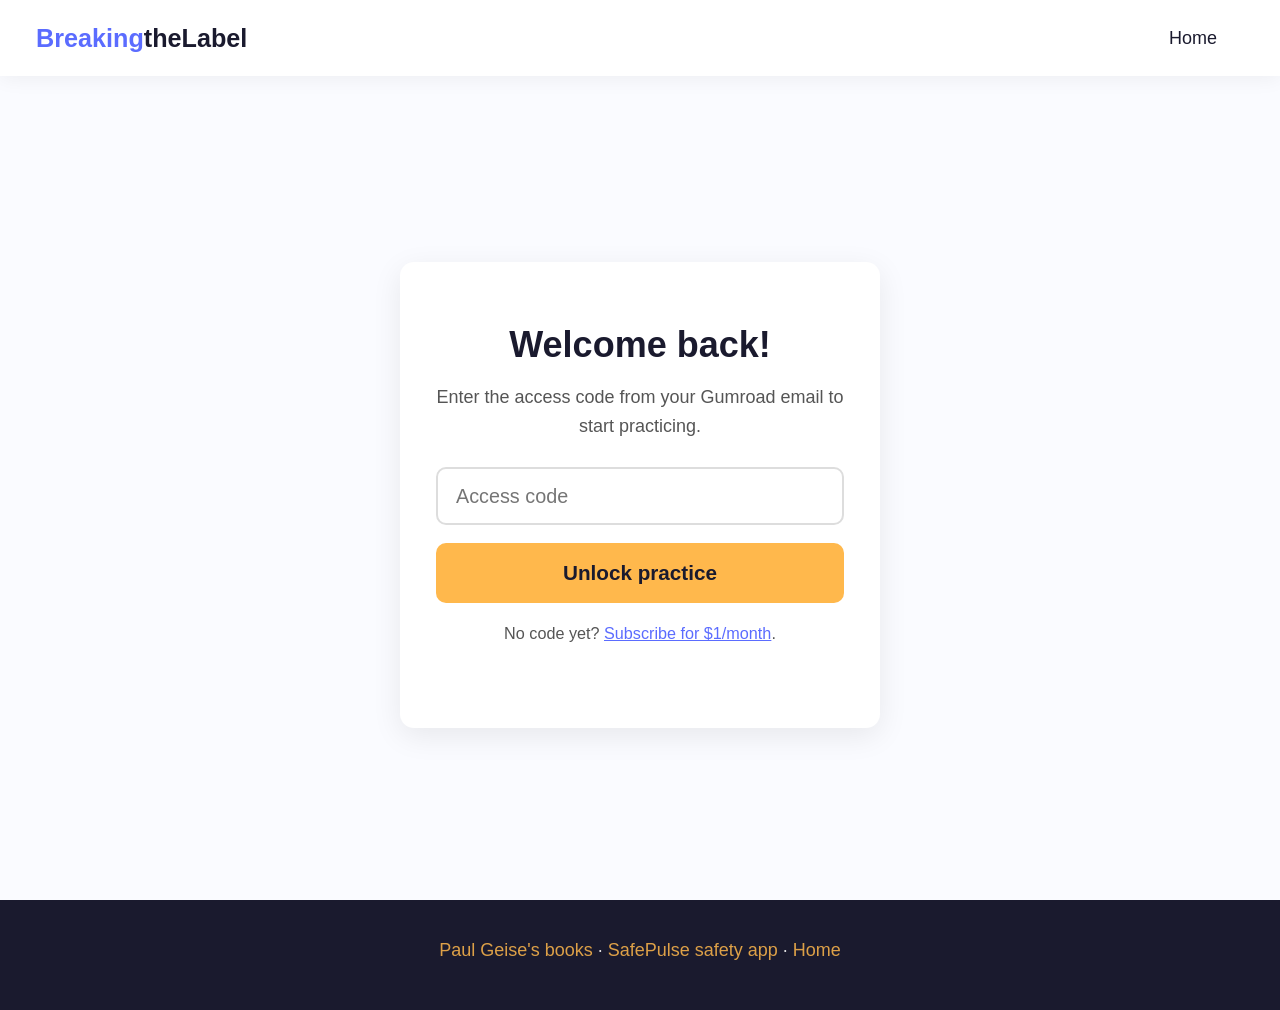
==== practice.html @ 390c96a3 "Initial scaffold: IEP practice site with Gumroad gate" ====
<!DOCTYPE html>
<html lang="en">
<head>
    <meta charset="UTF-8">
    <meta name="viewport" content="width=device-width, initial-scale=1.0">
    <title>Practice — Breaking the Label</title>
    <link rel="stylesheet" href="styles.css">
</head>
<body class="practice-body">
    <nav>
        <a href="index.html" class="logo">Breaking<span>theLabel</span></a>
        <ul>
            <li><a href="index.html">Home</a></li>
            <li><a href="#" id="logout-link" style="display:none;">Sign out</a></li>
        </ul>
    </nav>

    <main class="practice-main">
        <section id="gate" class="gate">
            <div class="gate-card">
                <h1>Welcome back!</h1>
                <p>Enter the access code from your Gumroad email to start practicing.</p>
                <input type="text" id="gate-code" placeholder="Access code" autocomplete="off" autocapitalize="off">
                <button id="gate-submit" class="btn btn-primary btn-large">Unlock practice</button>
                <p id="gate-error" class="gate-error" style="display:none;">That code didn't match. Check your Gumroad email and try again.</p>
                <p class="fine-print">No code yet? <a href="index.html#subscribe">Subscribe for $1/month</a>.</p>
            </div>
        </section>

        <section id="practice" class="practice" style="display:none;">
            <div class="container">
                <div class="kid-bar">
                    <label for="kid-name">Who's practicing?</label>
                    <input type="text" id="kid-name" placeholder="First name" maxlength="20">
                    <span id="kid-greeting" class="kid-greeting"></span>
                </div>

                <div class="tabs">
                    <button class="tab-btn active" data-tab="reading">📖 Reading</button>
                    <button class="tab-btn" data-tab="writing">✏️ Writing</button>
                    <button class="tab-btn" data-tab="math">🔢 Math</button>
                </div>

                <div id="tab-reading" class="tab-panel active">
                    <h2>Reading: pick the word that matches the picture</h2>
                    <div id="reading-exercise" class="exercise"></div>
                    <div class="score-row">
                        <span>Correct: <strong id="reading-correct">0</strong></span>
                        <button class="btn btn-secondary" id="reading-next">New word</button>
                    </div>
                </div>

                <div id="tab-writing" class="tab-panel">
                    <h2>Writing: tap the words in order to build the sentence</h2>
                    <div id="writing-exercise" class="exercise"></div>
                    <div class="score-row">
                        <span>Sentences built: <strong id="writing-correct">0</strong></span>
                        <button class="btn btn-secondary" id="writing-next">New sentence</button>
                    </div>
                </div>

                <div id="tab-math" class="tab-panel">
                    <h2>Math: solve the problem</h2>
                    <div class="difficulty-row">
                        <span>Difficulty:</span>
                        <button class="diff-btn active" data-diff="easy">Easy (1–10)</button>
                        <button class="diff-btn" data-diff="medium">Medium (1–20)</button>
                        <button class="diff-btn" data-diff="hard">Hard (1–100)</button>
                    </div>
                    <div id="math-exercise" class="exercise"></div>
                    <div class="score-row">
                        <span>Correct: <strong id="math-correct">0</strong></span>
                        <button class="btn btn-secondary" id="math-next">New problem</button>
                    </div>
                </div>
            </div>
        </section>
    </main>

    <footer>
        <div class="container">
            <p class="footer-links">
                <a href="index.html#books">Paul Geise's books</a> ·
                <a href="https://slufoot80.github.io/SafePulse/" target="_blank" rel="noopener">SafePulse safety app</a> ·
                <a href="index.html">Home</a>
            </p>
        </div>
    </footer>

    <script src="app.js"></script>
    <script>BTL.initPracticePage();</script>
</body>
</html>
---- styles.css ----
* {
    margin: 0;
    padding: 0;
    box-sizing: border-box;
}

:root {
    --primary: #5b6cff;
    --primary-dark: #3f4fd9;
    --accent: #ffb84c;
    --ink: #1a1a2e;
    --ink-soft: #555;
    --paper: #fafbff;
    --card: #ffffff;
    --reading: #2a9d8f;
    --writing: #4a90e2;
    --math: #f4a261;
    --error: #e63946;
    --success: #2a9d8f;
}

html { font-size: 18px; }

body {
    font-family: -apple-system, BlinkMacSystemFont, 'Segoe UI', Roboto, sans-serif;
    color: var(--ink);
    line-height: 1.6;
    background: var(--paper);
}

a { color: var(--primary); }

nav {
    position: fixed;
    top: 0;
    width: 100%;
    background: rgba(255,255,255,0.95);
    backdrop-filter: blur(10px);
    z-index: 1000;
    padding: 1rem 2rem;
    display: flex;
    justify-content: space-between;
    align-items: center;
    box-shadow: 0 2px 20px rgba(0,0,0,0.06);
}

.logo {
    font-size: 1.4rem;
    font-weight: 800;
    color: var(--primary);
    text-decoration: none;
}
.logo span { color: var(--ink); }

nav ul { display: flex; list-style: none; gap: 1.5rem; align-items: center; }
nav a { text-decoration: none; color: var(--ink); font-weight: 500; }
nav a:hover { color: var(--primary); }

.btn-nav {
    background: var(--primary);
    color: white !important;
    padding: 0.5rem 1rem;
    border-radius: 8px;
}
.btn-nav:hover { background: var(--primary-dark); color: white !important; }

.hero {
    min-height: 80vh;
    display: flex;
    align-items: center;
    justify-content: center;
    text-align: center;
    padding: 8rem 2rem 4rem;
    background: linear-gradient(135deg, #5b6cff 0%, #8b5cf6 100%);
    color: white;
}

.hero-inner { max-width: 800px; }

.hero h1 {
    font-size: clamp(2rem, 5vw, 3.5rem);
    font-weight: 800;
    margin-bottom: 1rem;
    line-height: 1.15;
}

.lead {
    font-size: 1.25rem;
    margin-bottom: 2rem;
    opacity: 0.95;
}

.hero-cta { display: flex; gap: 1rem; justify-content: center; flex-wrap: wrap; margin-bottom: 1.5rem; }
.hero-note { opacity: 0.85; font-size: 0.95rem; }

.btn {
    display: inline-block;
    padding: 0.85rem 1.75rem;
    border-radius: 10px;
    font-weight: 700;
    text-decoration: none;
    transition: transform 0.15s, box-shadow 0.15s;
    border: none;
    cursor: pointer;
    font-size: 1rem;
}
.btn:hover { transform: translateY(-2px); box-shadow: 0 8px 20px rgba(0,0,0,0.15); }
.btn-primary { background: var(--accent); color: var(--ink); }
.btn-secondary { background: rgba(255,255,255,0.2); color: white; border: 2px solid white; }
.btn-large { font-size: 1.15rem; padding: 1rem 2.25rem; }

body.practice-body .btn-secondary { background: white; color: var(--primary); border: 2px solid var(--primary); }

.section { padding: 4rem 2rem; }
.section-alt { background: white; }
.container { max-width: 1100px; margin: 0 auto; }
.container-narrow { max-width: 700px; margin: 0 auto; text-align: center; }

.section h2 {
    font-size: clamp(1.5rem, 3vw, 2.25rem);
    margin-bottom: 0.75rem;
    text-align: center;
}
.section-lead { text-align: center; color: var(--ink-soft); margin-bottom: 2.5rem; font-size: 1.1rem; }

.grid-3 {
    display: grid;
    grid-template-columns: repeat(auto-fit, minmax(280px, 1fr));
    gap: 1.5rem;
    margin-top: 2rem;
}

.card {
    background: var(--card);
    border-radius: 14px;
    padding: 2rem;
    box-shadow: 0 4px 20px rgba(0,0,0,0.06);
    text-align: center;
}
.card-icon { font-size: 2.5rem; margin-bottom: 0.75rem; }
.card h3 { margin-bottom: 0.5rem; font-size: 1.3rem; }
.card p { color: var(--ink-soft); }

.preview-box {
    max-width: 600px;
    margin: 0 auto;
    background: white;
    border-radius: 14px;
    padding: 2.5rem;
    box-shadow: 0 4px 20px rgba(0,0,0,0.08);
    text-align: center;
}

.problem {
    font-size: 2.5rem;
    font-weight: 800;
    margin-bottom: 1.5rem;
    color: var(--ink);
}

.answers {
    display: flex;
    gap: 0.75rem;
    justify-content: center;
    flex-wrap: wrap;
    margin-bottom: 1rem;
}

.answer-btn {
    background: var(--paper);
    border: 2px solid #ddd;
    border-radius: 10px;
    padding: 0.75rem 1.5rem;
    font-size: 1.25rem;
    font-weight: 700;
    cursor: pointer;
    min-width: 80px;
    transition: all 0.15s;
}
.answer-btn:hover { border-color: var(--primary); transform: translateY(-2px); }
.answer-btn.correct { background: var(--success); color: white; border-color: var(--success); }
.answer-btn.incorrect { background: var(--error); color: white; border-color: var(--error); }

.feedback { min-height: 1.5rem; font-weight: 600; }
.feedback.correct { color: var(--success); }
.feedback.incorrect { color: var(--error); }

.fine-print { color: var(--ink-soft); font-size: 0.9rem; margin-top: 1rem; }

.book-card {
    background: white;
    border-radius: 14px;
    padding: 2rem;
    box-shadow: 0 4px 20px rgba(0,0,0,0.06);
    text-align: center;
    text-decoration: none;
    color: inherit;
    transition: transform 0.15s, box-shadow 0.15s;
    display: block;
}
.book-card:hover { transform: translateY(-4px); box-shadow: 0 8px 30px rgba(0,0,0,0.12); }
.book-cover { font-size: 3rem; margin-bottom: 0.75rem; }
.book-card h3 { margin-bottom: 0.5rem; }
.book-card p { color: var(--ink-soft); margin-bottom: 0.75rem; }
.book-link { color: var(--primary); font-weight: 600; }

.safepulse-promo .promo-card {
    background: linear-gradient(135deg, #1a1a2e 0%, #0f3460 100%);
    color: white;
    border-radius: 14px;
    padding: 2rem;
    display: flex;
    align-items: center;
    justify-content: space-between;
    gap: 2rem;
    flex-wrap: wrap;
}
.safepulse-promo .promo-text h3 { margin-bottom: 0.4rem; }
.safepulse-promo .promo-text p { opacity: 0.9; }
.safepulse-promo .btn-secondary { color: white; border-color: white; }

footer {
    background: var(--ink);
    color: white;
    padding: 2rem;
    text-align: center;
}
footer p { margin-bottom: 0.5rem; opacity: 0.85; }
footer a { color: var(--accent); text-decoration: none; }
footer a:hover { text-decoration: underline; }

/* Practice page */
.practice-main { padding-top: 5rem; min-height: calc(100vh - 100px); }

.gate {
    display: flex;
    align-items: center;
    justify-content: center;
    min-height: calc(100vh - 5rem);
    padding: 2rem;
}
.gate-card {
    background: white;
    border-radius: 14px;
    padding: 3rem 2rem;
    box-shadow: 0 8px 30px rgba(0,0,0,0.08);
    max-width: 480px;
    width: 100%;
    text-align: center;
}
.gate-card h1 { font-size: 2rem; margin-bottom: 0.5rem; }
.gate-card p { color: var(--ink-soft); margin-bottom: 1.5rem; }
.gate-card input {
    width: 100%;
    padding: 0.85rem 1rem;
    border: 2px solid #ddd;
    border-radius: 10px;
    font-size: 1.1rem;
    margin-bottom: 1rem;
}
.gate-card input:focus { outline: none; border-color: var(--primary); }
.gate-card .btn { width: 100%; }
.gate-error { color: var(--error); margin-top: 1rem; font-weight: 600; }

.kid-bar {
    background: white;
    border-radius: 12px;
    padding: 1rem 1.5rem;
    margin-bottom: 1.5rem;
    display: flex;
    align-items: center;
    gap: 1rem;
    flex-wrap: wrap;
    box-shadow: 0 2px 10px rgba(0,0,0,0.04);
}
.kid-bar label { font-weight: 600; }
.kid-bar input {
    padding: 0.5rem 0.85rem;
    border: 2px solid #ddd;
    border-radius: 8px;
    font-size: 1rem;
}
.kid-bar input:focus { outline: none; border-color: var(--primary); }
.kid-greeting { color: var(--primary); font-weight: 700; }

.tabs {
    display: flex;
    gap: 0.5rem;
    margin-bottom: 1.5rem;
    flex-wrap: wrap;
}
.tab-btn {
    background: white;
    border: 2px solid #ddd;
    border-radius: 10px;
    padding: 0.75rem 1.25rem;
    font-size: 1.05rem;
    font-weight: 700;
    cursor: pointer;
    flex: 1;
    min-width: 120px;
    transition: all 0.15s;
}
.tab-btn:hover { border-color: var(--primary); }
.tab-btn.active { background: var(--primary); color: white; border-color: var(--primary); }

.tab-panel { display: none; }
.tab-panel.active { display: block; }

.tab-panel h2 {
    font-size: 1.4rem;
    margin-bottom: 1.5rem;
    color: var(--ink);
}

.exercise {
    background: white;
    border-radius: 14px;
    padding: 2.5rem 2rem;
    box-shadow: 0 4px 20px rgba(0,0,0,0.06);
    text-align: center;
    margin-bottom: 1rem;
}

.score-row {
    display: flex;
    justify-content: space-between;
    align-items: center;
    background: white;
    border-radius: 12px;
    padding: 1rem 1.5rem;
    box-shadow: 0 2px 10px rgba(0,0,0,0.04);
    flex-wrap: wrap;
    gap: 1rem;
}
.score-row strong { color: var(--primary); font-size: 1.25rem; }

.difficulty-row {
    display: flex;
    gap: 0.5rem;
    align-items: center;
    margin-bottom: 1rem;
    flex-wrap: wrap;
}
.diff-btn {
    background: white;
    border: 2px solid #ddd;
    border-radius: 8px;
    padding: 0.5rem 1rem;
    font-size: 0.95rem;
    font-weight: 600;
    cursor: pointer;
}
.diff-btn.active { background: var(--math); color: white; border-color: var(--math); }

.picture {
    font-size: 5rem;
    margin-bottom: 1.5rem;
}

.word-tiles {
    display: flex;
    gap: 0.5rem;
    justify-content: center;
    flex-wrap: wrap;
    margin-bottom: 1.5rem;
}
.word-tile {
    background: var(--paper);
    border: 2px solid #ddd;
    border-radius: 10px;
    padding: 0.75rem 1.25rem;
    font-size: 1.1rem;
    font-weight: 600;
    cursor: pointer;
    transition: all 0.15s;
}
.word-tile:hover:not(:disabled) { border-color: var(--writing); transform: translateY(-2px); }
.word-tile:disabled { opacity: 0.4; cursor: not-allowed; }

.sentence-slot {
    min-height: 3rem;
    background: var(--paper);
    border: 2px dashed #ccc;
    border-radius: 10px;
    padding: 0.75rem;
    margin-bottom: 1rem;
    font-size: 1.25rem;
    font-weight: 600;
    color: var(--ink);
}

.math-input {
    width: 140px;
    padding: 0.85rem;
    border: 2px solid #ddd;
    border-radius: 10px;
    font-size: 1.5rem;
    font-weight: 700;
    text-align: center;
    margin-right: 0.5rem;
}
.math-input:focus { outline: none; border-color: var(--math); }

@media (max-width: 700px) {
    nav { padding: 0.75rem 1rem; }
    nav ul { gap: 0.85rem; font-size: 0.9rem; }
    .hero { padding: 6rem 1rem 3rem; }
    .section { padding: 3rem 1rem; }
    .safepulse-promo .promo-card { flex-direction: column; text-align: center; }
}
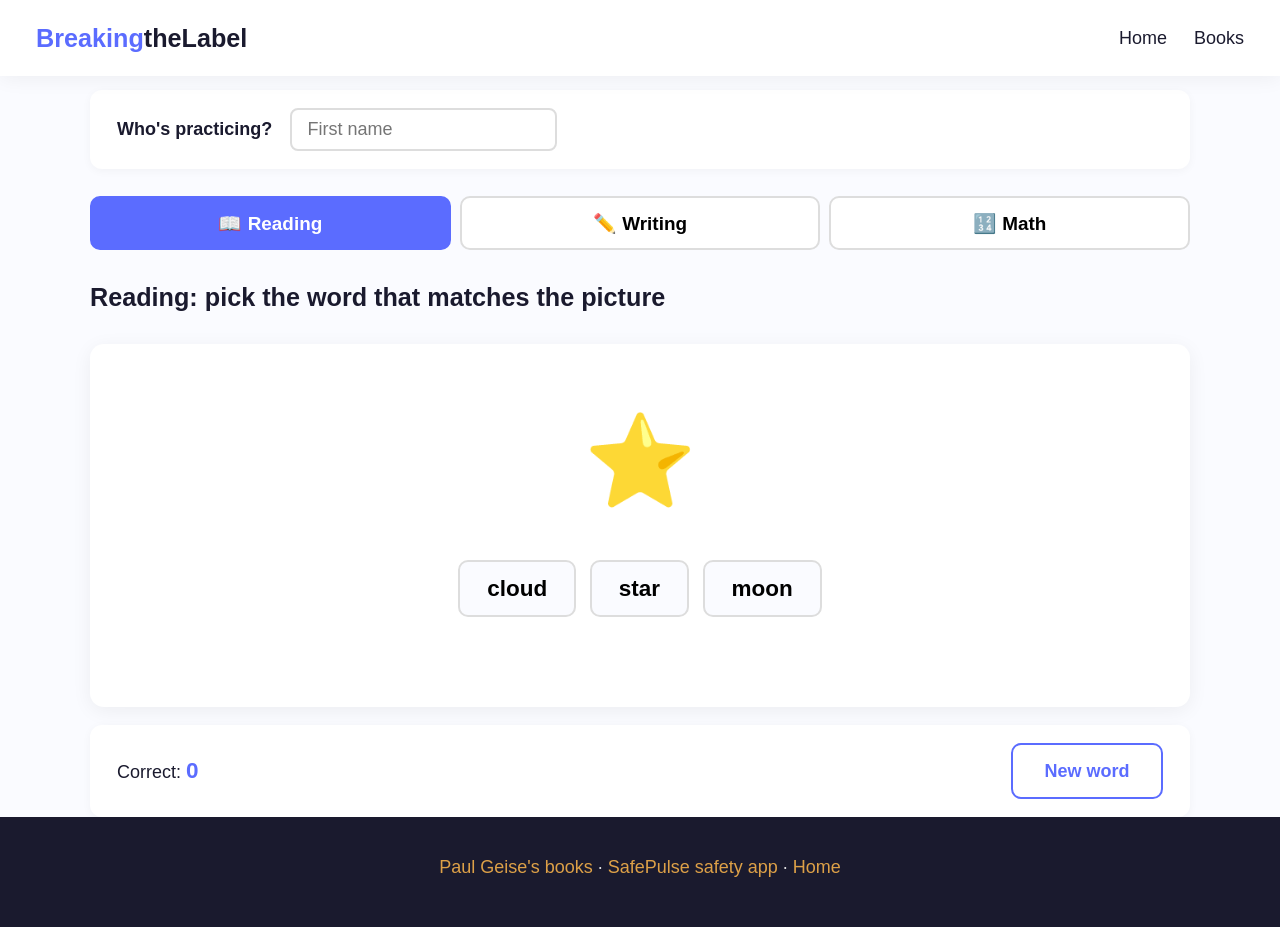
==== commit 67ba17b7: "Make site free: remove access-code gate and Gumroad CTAs" ====
--- a/practice.html
+++ b/practice.html
@@ -11,23 +11,12 @@
         <a href="index.html" class="logo">Breaking<span>theLabel</span></a>
         <ul>
             <li><a href="index.html">Home</a></li>
-            <li><a href="#" id="logout-link" style="display:none;">Sign out</a></li>
+            <li><a href="index.html#books">Books</a></li>
         </ul>
     </nav>
 
     <main class="practice-main">
-        <section id="gate" class="gate">
-            <div class="gate-card">
-                <h1>Welcome back!</h1>
-                <p>Enter the access code from your Gumroad email to start practicing.</p>
-                <input type="text" id="gate-code" placeholder="Access code" autocomplete="off" autocapitalize="off">
-                <button id="gate-submit" class="btn btn-primary btn-large">Unlock practice</button>
-                <p id="gate-error" class="gate-error" style="display:none;">That code didn't match. Check your Gumroad email and try again.</p>
-                <p class="fine-print">No code yet? <a href="index.html#subscribe">Subscribe for $1/month</a>.</p>
-            </div>
-        </section>
-
-        <section id="practice" class="practice" style="display:none;">
+        <section id="practice" class="practice">
             <div class="container">
                 <div class="kid-bar">
                     <label for="kid-name">Who's practicing?</label>
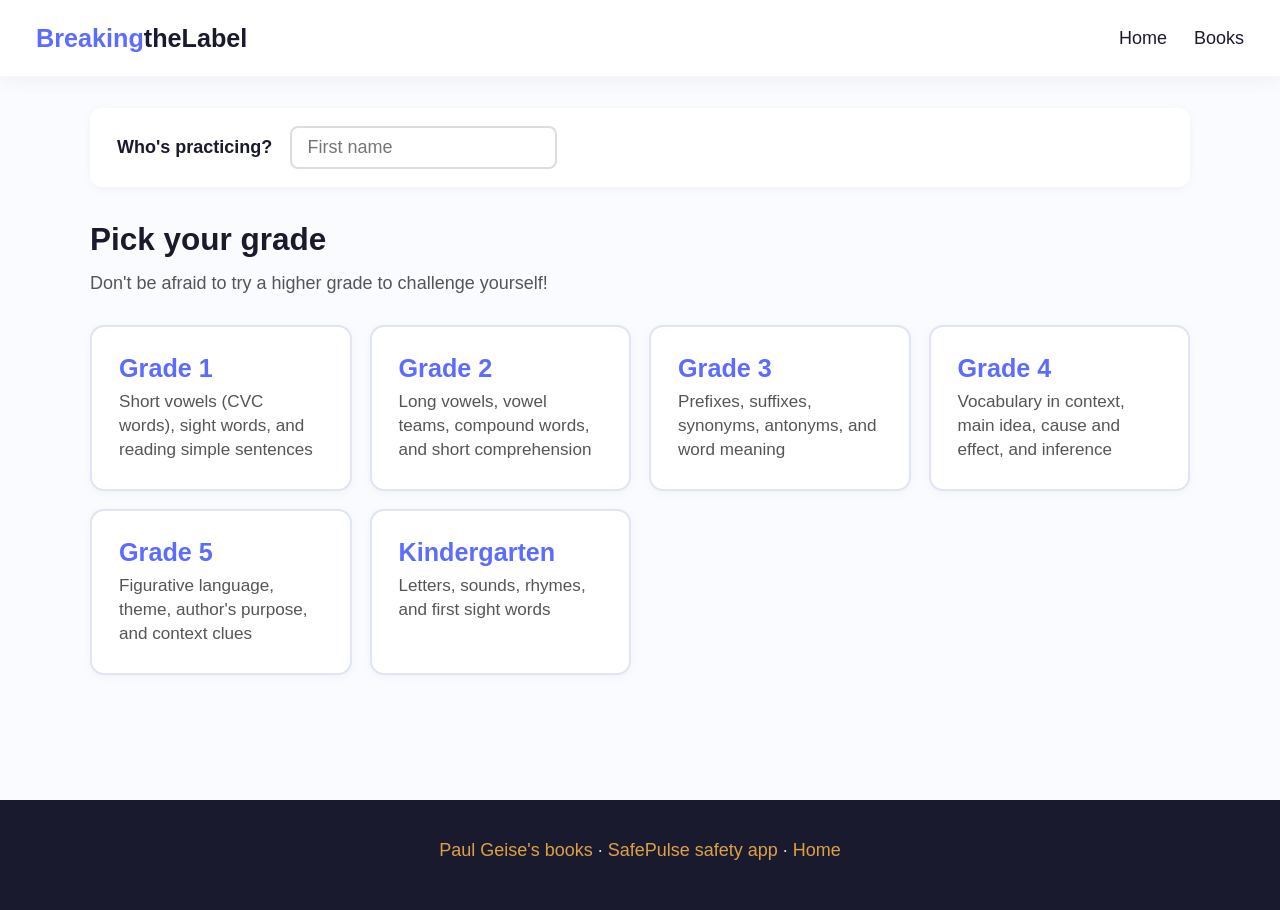
==== commit 0bbe8342: "Reading-only K-5 curriculum: 6 grades x 4 topics, retry-on-wrong" ====
--- a/practice.html
+++ b/practice.html
@@ -16,54 +16,45 @@
     </nav>
 
     <main class="practice-main">
-        <section id="practice" class="practice">
-            <div class="container">
-                <div class="kid-bar">
-                    <label for="kid-name">Who's practicing?</label>
-                    <input type="text" id="kid-name" placeholder="First name" maxlength="20">
-                    <span id="kid-greeting" class="kid-greeting"></span>
-                </div>
+        <div class="container">
+            <div class="kid-bar">
+                <label for="kid-name">Who's practicing?</label>
+                <input type="text" id="kid-name" placeholder="First name" maxlength="20">
+                <span id="kid-greeting" class="kid-greeting"></span>
+            </div>
 
-                <div class="tabs">
-                    <button class="tab-btn active" data-tab="reading">📖 Reading</button>
-                    <button class="tab-btn" data-tab="writing">✏️ Writing</button>
-                    <button class="tab-btn" data-tab="math">🔢 Math</button>
-                </div>
+            <!-- View: Grade picker -->
+            <section id="view-grades">
+                <h2 class="view-title">Pick your grade</h2>
+                <p class="view-sub">Don't be afraid to try a higher grade to challenge yourself!</p>
+                <div id="grade-grid" class="grade-grid"></div>
+            </section>
 
-                <div id="tab-reading" class="tab-panel active">
-                    <h2>Reading: pick the word that matches the picture</h2>
-                    <div id="reading-exercise" class="exercise"></div>
-                    <div class="score-row">
-                        <span>Correct: <strong id="reading-correct">0</strong></span>
-                        <button class="btn btn-secondary" id="reading-next">New word</button>
+            <!-- View: Topic list -->
+            <section id="view-topics" style="display:none;">
+                <button class="back-btn" id="back-to-grades">← All grades</button>
+                <h2 class="view-title" id="topics-grade-title"></h2>
+                <p class="view-sub" id="topics-grade-summary"></p>
+                <div id="topics-list" class="topics-list"></div>
+            </section>
+
+            <!-- View: Exercise -->
+            <section id="view-exercise" style="display:none;">
+                <button class="back-btn" id="back-to-topics">← All topics</button>
+                <div class="exercise-header">
+                    <span class="exercise-grade" id="exercise-grade"></span>
+                    <h2 id="exercise-topic-title"></h2>
+                    <div class="exercise-meta">
+                        <span id="exercise-progress"></span>
+                        <span id="exercise-score"></span>
                     </div>
                 </div>
-
-                <div id="tab-writing" class="tab-panel">
-                    <h2>Writing: tap the words in order to build the sentence</h2>
-                    <div id="writing-exercise" class="exercise"></div>
-                    <div class="score-row">
-                        <span>Sentences built: <strong id="writing-correct">0</strong></span>
-                        <button class="btn btn-secondary" id="writing-next">New sentence</button>
-                    </div>
+                <div id="exercise-card" class="exercise"></div>
+                <div class="exercise-actions">
+                    <button class="btn btn-primary" id="exercise-next" style="display:none;">Next question →</button>
                 </div>
-
-                <div id="tab-math" class="tab-panel">
-                    <h2>Math: solve the problem</h2>
-                    <div class="difficulty-row">
-                        <span>Difficulty:</span>
-                        <button class="diff-btn active" data-diff="easy">Easy (1–10)</button>
-                        <button class="diff-btn" data-diff="medium">Medium (1–20)</button>
-                        <button class="diff-btn" data-diff="hard">Hard (1–100)</button>
-                    </div>
-                    <div id="math-exercise" class="exercise"></div>
-                    <div class="score-row">
-                        <span>Correct: <strong id="math-correct">0</strong></span>
-                        <button class="btn btn-secondary" id="math-next">New problem</button>
-                    </div>
-                </div>
-            </div>
-        </section>
+            </section>
+        </div>
     </main>
 
     <footer>
--- a/styles.css
+++ b/styles.css
@@ -12,9 +12,6 @@
     --ink-soft: #555;
     --paper: #fafbff;
     --card: #ffffff;
-    --reading: #2a9d8f;
-    --writing: #4a90e2;
-    --math: #f4a261;
     --error: #e63946;
     --success: #2a9d8f;
 }
@@ -64,6 +61,7 @@
 }
 .btn-nav:hover { background: var(--primary-dark); color: white !important; }
 
+/* Hero */
 .hero {
     min-height: 80vh;
     display: flex;
@@ -74,25 +72,22 @@
     background: linear-gradient(135deg, #5b6cff 0%, #8b5cf6 100%);
     color: white;
 }
-
 .hero-inner { max-width: 800px; }
-
 .hero h1 {
     font-size: clamp(2rem, 5vw, 3.5rem);
     font-weight: 800;
     margin-bottom: 1rem;
     line-height: 1.15;
 }
-
 .lead {
     font-size: 1.25rem;
     margin-bottom: 2rem;
     opacity: 0.95;
 }
-
 .hero-cta { display: flex; gap: 1rem; justify-content: center; flex-wrap: wrap; margin-bottom: 1.5rem; }
 .hero-note { opacity: 0.85; font-size: 0.95rem; }
 
+/* Buttons */
 .btn {
     display: inline-block;
     padding: 0.85rem 1.75rem;
@@ -108,14 +103,13 @@
 .btn-primary { background: var(--accent); color: var(--ink); }
 .btn-secondary { background: rgba(255,255,255,0.2); color: white; border: 2px solid white; }
 .btn-large { font-size: 1.15rem; padding: 1rem 2.25rem; }
-
 body.practice-body .btn-secondary { background: white; color: var(--primary); border: 2px solid var(--primary); }
 
+/* Sections */
 .section { padding: 4rem 2rem; }
 .section-alt { background: white; }
 .container { max-width: 1100px; margin: 0 auto; }
 .container-narrow { max-width: 700px; margin: 0 auto; text-align: center; }
-
 .section h2 {
     font-size: clamp(1.5rem, 3vw, 2.25rem);
     margin-bottom: 0.75rem;
@@ -123,13 +117,13 @@
 }
 .section-lead { text-align: center; color: var(--ink-soft); margin-bottom: 2.5rem; font-size: 1.1rem; }
 
+/* Cards */
 .grid-3 {
     display: grid;
     grid-template-columns: repeat(auto-fit, minmax(280px, 1fr));
     gap: 1.5rem;
     margin-top: 2rem;
 }
-
 .card {
     background: var(--card);
     border-radius: 14px;
@@ -141,6 +135,7 @@
 .card h3 { margin-bottom: 0.5rem; font-size: 1.3rem; }
 .card p { color: var(--ink-soft); }
 
+/* Preview */
 .preview-box {
     max-width: 600px;
     margin: 0 auto;
@@ -150,14 +145,13 @@
     box-shadow: 0 4px 20px rgba(0,0,0,0.08);
     text-align: center;
 }
-
 .problem {
-    font-size: 2.5rem;
-    font-weight: 800;
+    font-size: 1.6rem;
+    font-weight: 700;
     margin-bottom: 1.5rem;
     color: var(--ink);
-}
-
+    line-height: 1.4;
+}
 .answers {
     display: flex;
     gap: 0.75rem;
@@ -165,28 +159,29 @@
     flex-wrap: wrap;
     margin-bottom: 1rem;
 }
-
 .answer-btn {
     background: var(--paper);
     border: 2px solid #ddd;
     border-radius: 10px;
-    padding: 0.75rem 1.5rem;
-    font-size: 1.25rem;
+    padding: 0.85rem 1.5rem;
+    font-size: 1.1rem;
     font-weight: 700;
     cursor: pointer;
-    min-width: 80px;
+    min-width: 100px;
     transition: all 0.15s;
 }
-.answer-btn:hover { border-color: var(--primary); transform: translateY(-2px); }
+.answer-btn:hover:not(:disabled) { border-color: var(--primary); transform: translateY(-2px); }
+.answer-btn:disabled { cursor: default; opacity: 0.85; }
 .answer-btn.correct { background: var(--success); color: white; border-color: var(--success); }
 .answer-btn.incorrect { background: var(--error); color: white; border-color: var(--error); }
 
-.feedback { min-height: 1.5rem; font-weight: 600; }
+.feedback { min-height: 1.5rem; font-weight: 600; margin-top: 0.5rem; }
 .feedback.correct { color: var(--success); }
 .feedback.incorrect { color: var(--error); }
 
 .fine-print { color: var(--ink-soft); font-size: 0.9rem; margin-top: 1rem; }
 
+/* Books */
 .book-card {
     background: white;
     border-radius: 14px;
@@ -204,6 +199,7 @@
 .book-card p { color: var(--ink-soft); margin-bottom: 0.75rem; }
 .book-link { color: var(--primary); font-weight: 600; }
 
+/* SafePulse promo */
 .safepulse-promo .promo-card {
     background: linear-gradient(135deg, #1a1a2e 0%, #0f3460 100%);
     color: white;
@@ -229,38 +225,8 @@
 footer a { color: var(--accent); text-decoration: none; }
 footer a:hover { text-decoration: underline; }
 
-/* Practice page */
-.practice-main { padding-top: 5rem; min-height: calc(100vh - 100px); }
-
-.gate {
-    display: flex;
-    align-items: center;
-    justify-content: center;
-    min-height: calc(100vh - 5rem);
-    padding: 2rem;
-}
-.gate-card {
-    background: white;
-    border-radius: 14px;
-    padding: 3rem 2rem;
-    box-shadow: 0 8px 30px rgba(0,0,0,0.08);
-    max-width: 480px;
-    width: 100%;
-    text-align: center;
-}
-.gate-card h1 { font-size: 2rem; margin-bottom: 0.5rem; }
-.gate-card p { color: var(--ink-soft); margin-bottom: 1.5rem; }
-.gate-card input {
-    width: 100%;
-    padding: 0.85rem 1rem;
-    border: 2px solid #ddd;
-    border-radius: 10px;
-    font-size: 1.1rem;
-    margin-bottom: 1rem;
-}
-.gate-card input:focus { outline: none; border-color: var(--primary); }
-.gate-card .btn { width: 100%; }
-.gate-error { color: var(--error); margin-top: 1rem; font-weight: 600; }
+/* ---------- Practice page ---------- */
+.practice-main { padding-top: 6rem; padding-bottom: 3rem; min-height: calc(100vh - 100px); }
 
 .kid-bar {
     background: white;
@@ -283,129 +249,162 @@
 .kid-bar input:focus { outline: none; border-color: var(--primary); }
 .kid-greeting { color: var(--primary); font-weight: 700; }
 
-.tabs {
-    display: flex;
-    gap: 0.5rem;
-    margin-bottom: 1.5rem;
-    flex-wrap: wrap;
-}
-.tab-btn {
-    background: white;
-    border: 2px solid #ddd;
-    border-radius: 10px;
-    padding: 0.75rem 1.25rem;
-    font-size: 1.05rem;
-    font-weight: 700;
-    cursor: pointer;
-    flex: 1;
-    min-width: 120px;
-    transition: all 0.15s;
-}
-.tab-btn:hover { border-color: var(--primary); }
-.tab-btn.active { background: var(--primary); color: white; border-color: var(--primary); }
-
-.tab-panel { display: none; }
-.tab-panel.active { display: block; }
-
-.tab-panel h2 {
-    font-size: 1.4rem;
-    margin-bottom: 1.5rem;
-    color: var(--ink);
-}
-
-.exercise {
-    background: white;
-    border-radius: 14px;
-    padding: 2.5rem 2rem;
-    box-shadow: 0 4px 20px rgba(0,0,0,0.06);
-    text-align: center;
-    margin-bottom: 1rem;
-}
-
-.score-row {
-    display: flex;
-    justify-content: space-between;
-    align-items: center;
-    background: white;
-    border-radius: 12px;
-    padding: 1rem 1.5rem;
-    box-shadow: 0 2px 10px rgba(0,0,0,0.04);
-    flex-wrap: wrap;
-    gap: 1rem;
-}
-.score-row strong { color: var(--primary); font-size: 1.25rem; }
-
-.difficulty-row {
-    display: flex;
-    gap: 0.5rem;
-    align-items: center;
-    margin-bottom: 1rem;
-    flex-wrap: wrap;
-}
-.diff-btn {
-    background: white;
-    border: 2px solid #ddd;
+.view-title { font-size: 1.75rem; margin-bottom: 0.25rem; color: var(--ink); }
+.view-sub { color: var(--ink-soft); margin-bottom: 1.5rem; }
+
+.back-btn {
+    background: transparent;
+    border: 2px solid var(--primary);
+    color: var(--primary);
+    padding: 0.5rem 1rem;
     border-radius: 8px;
-    padding: 0.5rem 1rem;
-    font-size: 0.95rem;
     font-weight: 600;
     cursor: pointer;
-}
-.diff-btn.active { background: var(--math); color: white; border-color: var(--math); }
-
-.picture {
-    font-size: 5rem;
     margin-bottom: 1.5rem;
-}
-
-.word-tiles {
-    display: flex;
+    font-size: 0.95rem;
+}
+.back-btn:hover { background: var(--primary); color: white; }
+
+/* Grade picker */
+.grade-grid {
+    display: grid;
+    grid-template-columns: repeat(auto-fit, minmax(260px, 1fr));
+    gap: 1rem;
+}
+.grade-btn {
+    background: white;
+    border: 2px solid #e0e4f5;
+    border-radius: 14px;
+    padding: 1.5rem;
+    cursor: pointer;
+    text-align: left;
+    display: flex;
+    flex-direction: column;
+    gap: 0.4rem;
+    transition: all 0.15s;
+    box-shadow: 0 2px 10px rgba(0,0,0,0.04);
+}
+.grade-btn:hover {
+    border-color: var(--primary);
+    transform: translateY(-3px);
+    box-shadow: 0 8px 25px rgba(91,108,255,0.15);
+}
+.grade-label {
+    font-size: 1.4rem;
+    font-weight: 800;
+    color: var(--primary);
+}
+.grade-summary {
+    color: var(--ink-soft);
+    font-size: 0.95rem;
+    line-height: 1.4;
+}
+
+/* Topic list */
+.topics-list {
+    display: grid;
+    grid-template-columns: repeat(auto-fit, minmax(280px, 1fr));
+    gap: 1rem;
+}
+.topic-btn {
+    background: white;
+    border: 2px solid #e0e4f5;
+    border-radius: 12px;
+    padding: 1.25rem;
+    cursor: pointer;
+    text-align: left;
+    display: flex;
+    flex-direction: column;
+    gap: 0.4rem;
+    transition: all 0.15s;
+}
+.topic-btn:hover {
+    border-color: var(--primary);
+    transform: translateY(-2px);
+}
+.topic-title {
+    font-size: 1.1rem;
+    font-weight: 700;
+    color: var(--ink);
+}
+.topic-stat {
+    color: var(--ink-soft);
+    font-size: 0.9rem;
+}
+
+/* Exercise */
+.exercise-header {
+    margin-bottom: 1.25rem;
+}
+.exercise-grade {
+    display: inline-block;
+    background: var(--primary);
+    color: white;
+    padding: 0.25rem 0.75rem;
+    border-radius: 999px;
+    font-size: 0.85rem;
+    font-weight: 600;
+    margin-bottom: 0.5rem;
+}
+.exercise-header h2 {
+    font-size: 1.5rem;
+    margin-bottom: 0.5rem;
+}
+.exercise-meta {
+    display: flex;
+    justify-content: space-between;
+    color: var(--ink-soft);
+    font-weight: 600;
+    flex-wrap: wrap;
     gap: 0.5rem;
+}
+.exercise {
+    background: white;
+    border-radius: 14px;
+    padding: 2rem;
+    box-shadow: 0 4px 20px rgba(0,0,0,0.06);
+    text-align: center;
+    margin-bottom: 1rem;
+}
+.passage {
+    background: #f5f7ff;
+    border-left: 4px solid var(--primary);
+    padding: 1rem 1.25rem;
+    margin-bottom: 1.25rem;
+    text-align: left;
+    border-radius: 8px;
+    font-size: 1.05rem;
+    line-height: 1.6;
+    color: var(--ink);
+}
+.exercise-actions {
+    text-align: center;
+}
+
+.topic-complete {
+    text-align: center;
+    padding: 1rem;
+}
+.topic-complete h3 {
+    font-size: 1.75rem;
+    color: var(--success);
+    margin-bottom: 0.75rem;
+}
+.score-line { font-size: 1.2rem; margin-bottom: 0.5rem; }
+.complete-actions {
+    display: flex;
+    gap: 0.75rem;
     justify-content: center;
     flex-wrap: wrap;
-    margin-bottom: 1.5rem;
-}
-.word-tile {
-    background: var(--paper);
-    border: 2px solid #ddd;
-    border-radius: 10px;
-    padding: 0.75rem 1.25rem;
-    font-size: 1.1rem;
-    font-weight: 600;
-    cursor: pointer;
-    transition: all 0.15s;
-}
-.word-tile:hover:not(:disabled) { border-color: var(--writing); transform: translateY(-2px); }
-.word-tile:disabled { opacity: 0.4; cursor: not-allowed; }
-
-.sentence-slot {
-    min-height: 3rem;
-    background: var(--paper);
-    border: 2px dashed #ccc;
-    border-radius: 10px;
-    padding: 0.75rem;
-    margin-bottom: 1rem;
-    font-size: 1.25rem;
-    font-weight: 600;
-    color: var(--ink);
-}
-
-.math-input {
-    width: 140px;
-    padding: 0.85rem;
-    border: 2px solid #ddd;
-    border-radius: 10px;
-    font-size: 1.5rem;
-    font-weight: 700;
-    text-align: center;
-    margin-right: 0.5rem;
-}
-.math-input:focus { outline: none; border-color: var(--math); }
+    margin-top: 1.5rem;
+}
 
 @media (max-width: 700px) {
     nav { padding: 0.75rem 1rem; }
     nav ul { gap: 0.85rem; font-size: 0.9rem; }
     .hero { padding: 6rem 1rem 3rem; }
     .section { padding: 3rem 1rem; }
+    .practice-main { padding-left: 1rem; padding-right: 1rem; }
     .safepulse-promo .promo-card { flex-direction: column; text-align: center; }
-}
+    .answer-btn { width: 100%; min-width: 0; }
+}
